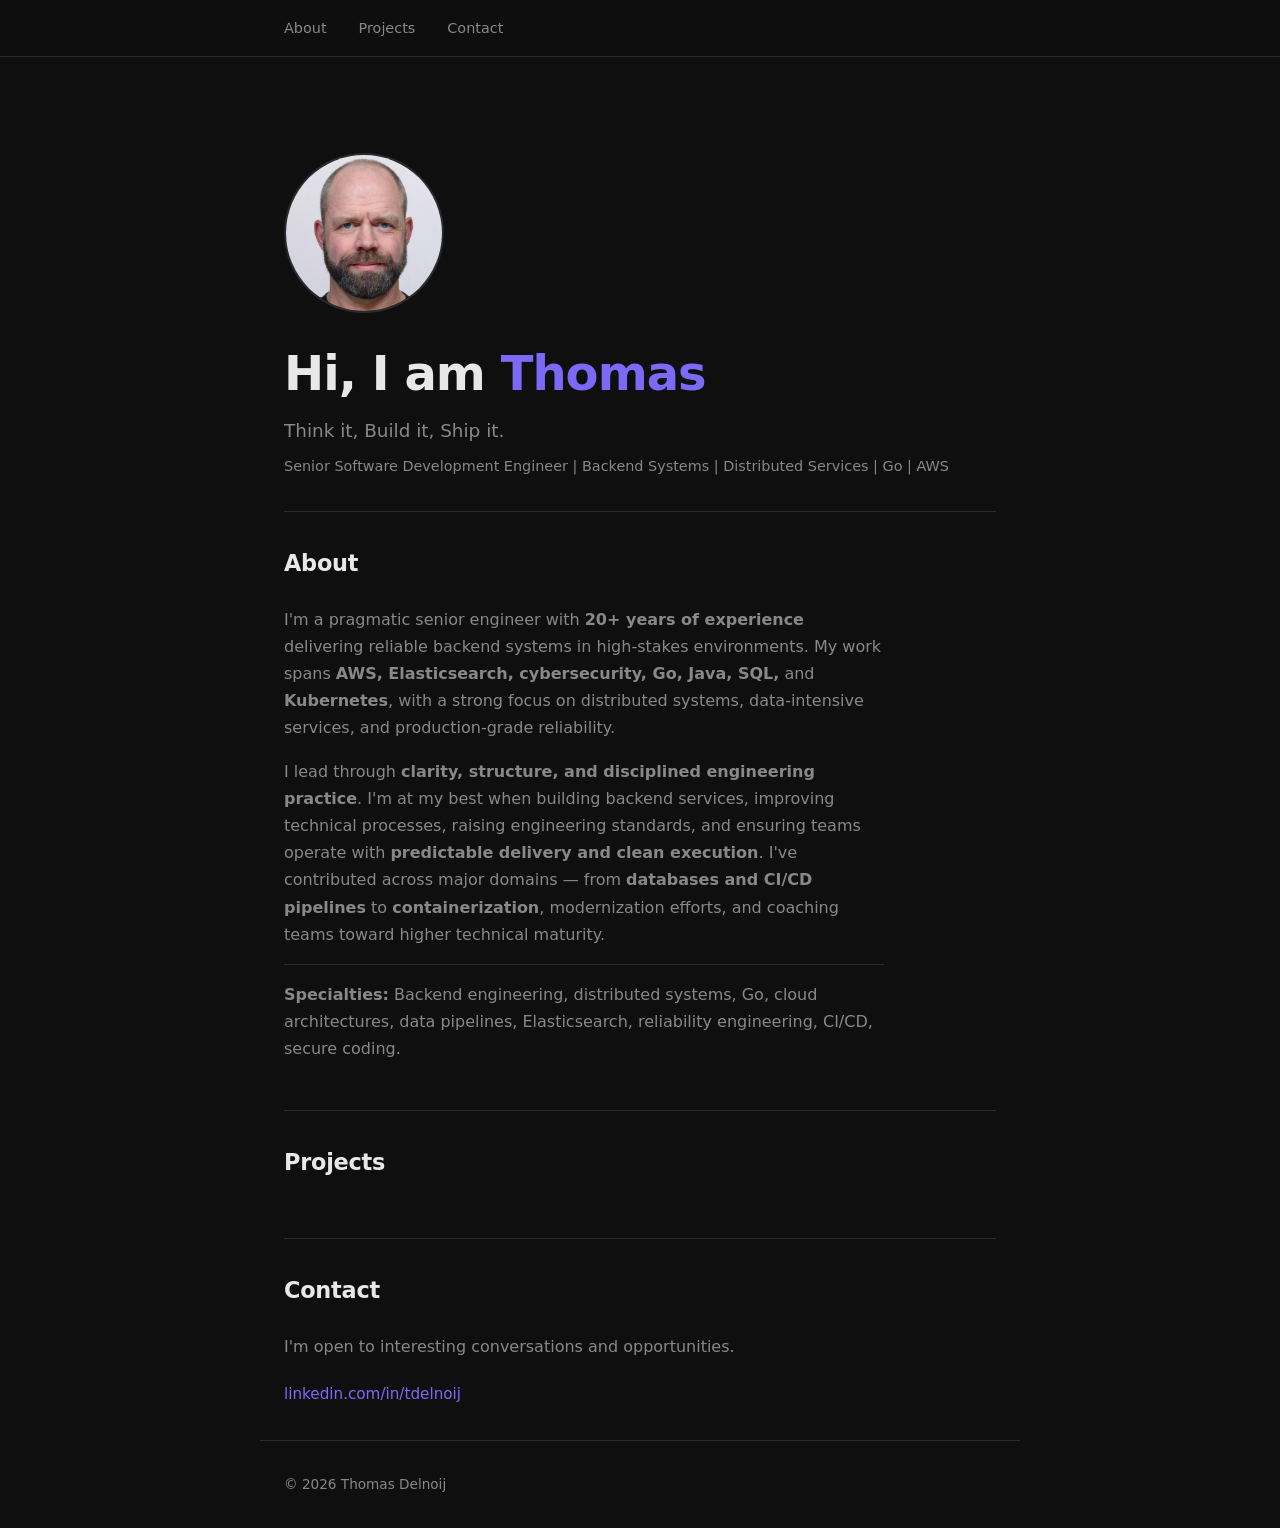
==== index.html @ bdd7c63d "Update site with real content and layout improvements" ====
<!DOCTYPE html>
<html lang="en">
<head>
  <meta charset="UTF-8" />
  <meta name="viewport" content="width=device-width, initial-scale=1.0" />
  <title>Thomas Delnoij</title>
  <link rel="stylesheet" href="css/style.css" />
</head>
<body>

  <header>
    <nav>
      <ul>
        <li><a href="#about">About</a></li>
        <li><a href="#projects">Projects</a></li>
        <li><a href="#contact">Contact</a></li>
      </ul>
    </nav>
  </header>

  <main>

    <section id="hero">
      <img src="img/profile.jpg" alt="Thomas Delnoij" class="profile-pic" />
      <h1>Hi, I am <span class="accent">Thomas</span></h1>
      <p class="tagline">Think it, Build it, Ship it.</p>
      <p class="subtitle">Senior Software Development Engineer | Backend Systems | Distributed Services | Go | AWS</p>
    </section>

    <section id="about">
      <h2>About</h2>
      <p>
        I'm a pragmatic senior engineer with <strong>20+ years of experience</strong> delivering reliable backend systems
        in high-stakes environments. My work spans <strong>AWS, Elasticsearch, cybersecurity, Go, Java, SQL,</strong> and
        <strong>Kubernetes</strong>, with a strong focus on distributed systems, data-intensive services, and production-grade reliability.
      </p>
      <p>
        I lead through <strong>clarity, structure, and disciplined engineering practice</strong>. I'm at my best when building
        backend services, improving technical processes, raising engineering standards, and ensuring teams operate with
        <strong>predictable delivery and clean execution</strong>. I've contributed across major domains — from
        <strong>databases and CI/CD pipelines</strong> to <strong>containerization</strong>, modernization efforts, and
        coaching teams toward higher technical maturity.
      </p>
      <p class="specialties">
        <strong>Specialties:</strong> Backend engineering, distributed systems, Go, cloud architectures, data pipelines,
        Elasticsearch, reliability engineering, CI/CD, secure coding.
      </p>
    </section>

    <section id="projects">
      <h2>Projects</h2>
      <div class="project-grid">

      </div>
    </section>

    <section id="contact">
      <h2>Contact</h2>
      <p>I'm open to interesting conversations and opportunities.</p>
      <ul class="contact-list">
        <li><a href="https://linkedin.com/in/tdelnoij" target="_blank" rel="noopener">linkedin.com/in/tdelnoij</a></li>
      </ul>
    </section>

  </main>

  <footer>
    <p>© <span id="year"></span> Thomas Delnoij</p>
  </footer>

  <script>
    document.getElementById('year').textContent = new Date().getFullYear();
  </script>

</body>
</html>
---- css/style.css ----
/* ── Variables ── */
:root {
  --bg: #0f0f0f;
  --surface: #1a1a1a;
  --border: #2a2a2a;
  --text: #e8e8e8;
  --muted: #888;
  --accent: #7c6af7;
  --accent-hover: #9b8df9;
  --max-width: 760px;
  --font: system-ui, -apple-system, sans-serif;
  --mono: ui-monospace, "Cascadia Code", monospace;
}

/* ── Reset ── */
*, *::before, *::after { box-sizing: border-box; margin: 0; padding: 0; }
html { scroll-behavior: smooth; }

body {
  font-family: var(--font);
  background: var(--bg);
  color: var(--text);
  line-height: 1.7;
  font-size: 1rem;
}

a {
  color: var(--accent);
  text-decoration: none;
}
a:hover { color: var(--accent-hover); text-decoration: underline; }

/* ── Layout ── */
header, main, footer {
  max-width: var(--max-width);
  margin: 0 auto;
  padding: 0 1.5rem;
}

section {
  padding: 2rem 0;
}

section + section {
  border-top: 1px solid var(--border);
}

/* ── Nav ── */
header {
  position: sticky;
  top: 0;
  z-index: 10;
  background: rgba(15, 15, 15, 0.85);
  backdrop-filter: blur(8px);
  border-bottom: 1px solid var(--border);
  max-width: 100%;
}

header > nav {
  max-width: var(--max-width);
  margin: 0 auto;
  padding: 0 1.5rem;
  display: flex;
  align-items: center;
  justify-content: space-between;
  height: 56px;
}

.nav-name {
  font-weight: 600;
  font-size: 0.95rem;
  color: var(--text);
}

nav ul {
  list-style: none;
  display: flex;
  gap: 2rem;
}

nav ul a {
  color: var(--muted);
  font-size: 0.9rem;
  transition: color 0.15s;
}
nav ul a:hover { color: var(--text); text-decoration: none; }

/* ── Hero ── */
#hero {
  padding: 6rem 0 0;
}

.profile-pic {
  width: 160px;
  height: 160px;
  border-radius: 50%;
  object-fit: cover;
  margin-bottom: 1.5rem;
  border: 2px solid var(--border);
}

#hero h1 {
  font-size: clamp(2rem, 5vw, 3rem);
  font-weight: 700;
  letter-spacing: -0.02em;
  line-height: 1.2;
  margin-bottom: 0.75rem;
}

.accent { color: var(--accent); }

.tagline {
  font-size: 1.15rem;
  color: var(--muted);
  margin-bottom: 0.5rem;
}

.subtitle {
  font-size: 0.9rem;
  color: var(--muted);
  margin-bottom: 2rem;
}

.hero-links {
  display: flex;
  gap: 0.75rem;
  flex-wrap: wrap;
}

/* ── Buttons ── */
.btn {
  display: inline-block;
  padding: 0.55rem 1.25rem;
  border-radius: 6px;
  font-size: 0.9rem;
  font-weight: 500;
  background: var(--accent);
  color: #fff;
  transition: background 0.15s;
  text-decoration: none;
}
.btn:hover { background: var(--accent-hover); color: #fff; text-decoration: none; }

.btn-outline {
  background: transparent;
  border: 1px solid var(--border);
  color: var(--text);
}
.btn-outline:hover { border-color: var(--muted); background: var(--surface); color: var(--text); }

/* ── Section headings ── */
h2 {
  font-size: 1.4rem;
  font-weight: 600;
  letter-spacing: -0.01em;
  margin-bottom: 1.5rem;
  color: var(--text);
}

/* ── About ── */

#about p {
  color: var(--muted);
  margin-bottom: 1rem;
  max-width: 600px;
}

#about .specialties {
  font-size: 1rem;
  border-top: 1px solid var(--border);
  padding-top: 1rem;
}

/* ── Projects ── */
.project-grid {
  display: grid;
  grid-template-columns: repeat(auto-fill, minmax(280px, 1fr));
  gap: 1rem;
}

.project-card {
  background: var(--surface);
  border: 1px solid var(--border);
  border-radius: 10px;
  padding: 1.5rem;
  display: flex;
  flex-direction: column;
  gap: 0.6rem;
  transition: border-color 0.15s;
}
.project-card:hover { border-color: var(--muted); }

.project-card h3 {
  font-size: 1rem;
  font-weight: 600;
}

.project-card p {
  font-size: 0.9rem;
  color: var(--muted);
  flex: 1;
}

.tags {
  display: flex;
  flex-wrap: wrap;
  gap: 0.4rem;
}

.tags span {
  font-size: 0.75rem;
  font-family: var(--mono);
  background: var(--bg);
  border: 1px solid var(--border);
  border-radius: 4px;
  padding: 0.15rem 0.5rem;
  color: var(--muted);
}

.project-links a {
  font-size: 0.85rem;
  font-weight: 500;
}

/* ── Contact ── */
#contact p {
  color: var(--muted);
  margin-bottom: 1.25rem;
}

.contact-list {
  list-style: none;
  display: flex;
  flex-direction: column;
  gap: 0.5rem;
}

.contact-list a {
  font-size: 0.95rem;
}

/* ── Footer ── */
footer {
  padding: 2rem 1.5rem;
  border-top: 1px solid var(--border);
  color: var(--muted);
  font-size: 0.85rem;
}

/* ── Responsive ── */
@media (max-width: 600px) {
  nav ul { gap: 1.2rem; }
  .project-grid { grid-template-columns: 1fr; }
}
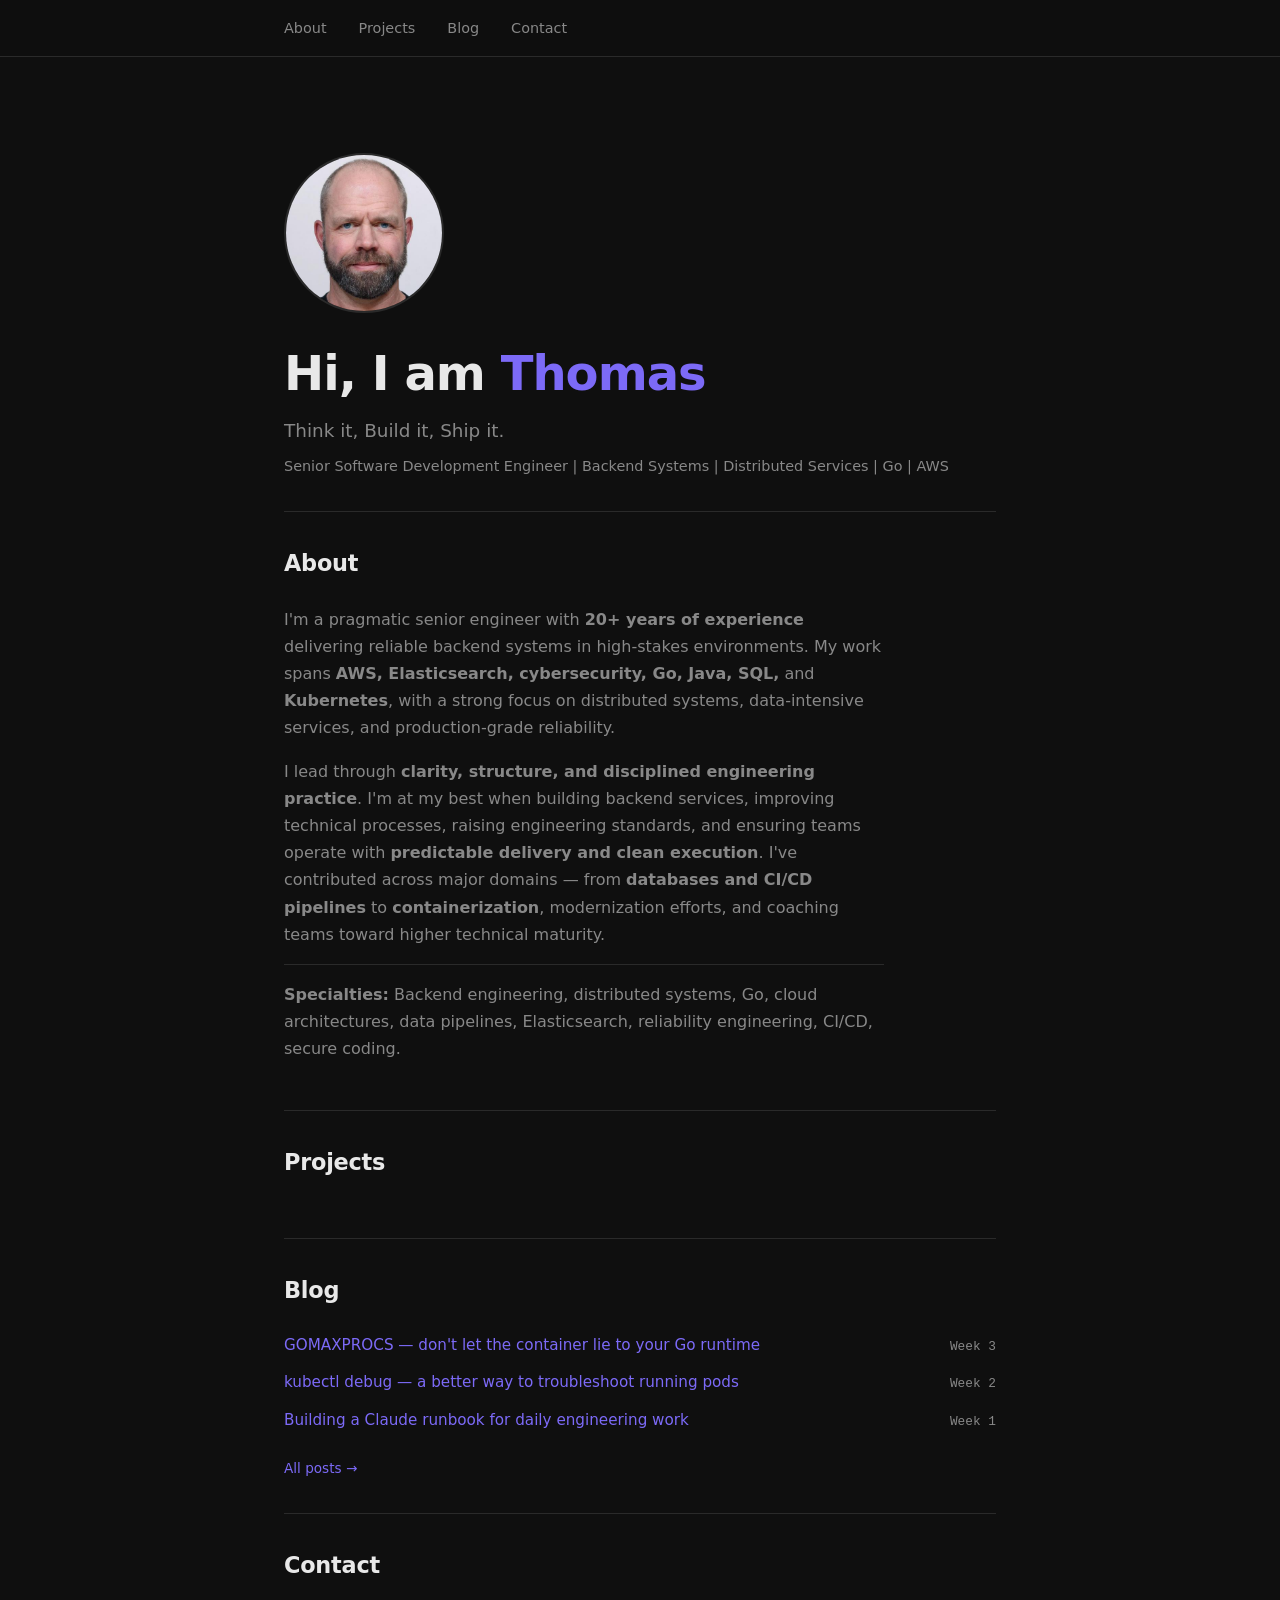
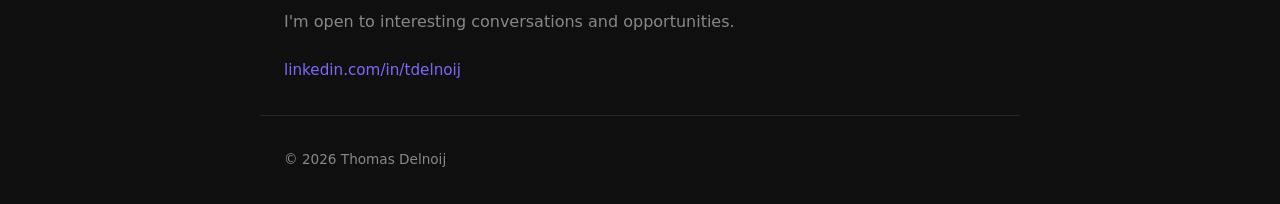
==== commit f370c943: "Add blog section with 3 placeholder posts" ====
--- a/index.html
+++ b/index.html
@@ -13,6 +13,7 @@
       <ul>
         <li><a href="#about">About</a></li>
         <li><a href="#projects">Projects</a></li>
+        <li><a href="#blog">Blog</a></li>
         <li><a href="#contact">Contact</a></li>
       </ul>
     </nav>
@@ -54,6 +55,25 @@
       </div>
     </section>
 
+    <section id="blog">
+      <h2>Blog</h2>
+      <ul class="blog-list">
+        <li>
+          <a href="blog/week-3-gomaxprocs.html">GOMAXPROCS — don't let the container lie to your Go runtime</a>
+          <span class="blog-date">Week 3</span>
+        </li>
+        <li>
+          <a href="blog/week-2-kubectl-debug.html">kubectl debug — a better way to troubleshoot running pods</a>
+          <span class="blog-date">Week 2</span>
+        </li>
+        <li>
+          <a href="blog/week-1-claude-runbook.html">Building a Claude runbook for daily engineering work</a>
+          <span class="blog-date">Week 1</span>
+        </li>
+      </ul>
+      <a href="blog/" class="blog-all">All posts →</a>
+    </section>
+
     <section id="contact">
       <h2>Contact</h2>
       <p>I'm open to interesting conversations and opportunities.</p>
--- a/css/style.css
+++ b/css/style.css
@@ -222,6 +222,38 @@
   font-weight: 500;
 }
 
+/* ── Blog ── */
+.blog-list {
+  list-style: none;
+  display: flex;
+  flex-direction: column;
+  gap: 0.75rem;
+  margin-bottom: 1.25rem;
+}
+
+.blog-list li {
+  display: flex;
+  justify-content: space-between;
+  align-items: baseline;
+  gap: 1rem;
+}
+
+.blog-list a {
+  font-size: 0.95rem;
+}
+
+.blog-date {
+  font-size: 0.8rem;
+  color: var(--muted);
+  white-space: nowrap;
+  font-family: var(--mono);
+}
+
+.blog-all {
+  font-size: 0.85rem;
+  font-weight: 500;
+}
+
 /* ── Contact ── */
 #contact p {
   color: var(--muted);
@@ -237,6 +269,73 @@
 
 .contact-list a {
   font-size: 0.95rem;
+}
+
+/* ── Post ── */
+.post {
+  max-width: 680px;
+}
+
+.post-header {
+  padding: 4rem 0 2rem;
+  border-bottom: 1px solid var(--border);
+  margin-bottom: 2rem;
+}
+
+.post-meta {
+  font-size: 0.85rem;
+  font-family: var(--mono);
+  color: var(--muted);
+  margin-bottom: 0.75rem;
+}
+
+.post-header h1 {
+  font-size: clamp(1.5rem, 4vw, 2rem);
+  font-weight: 700;
+  letter-spacing: -0.02em;
+  line-height: 1.3;
+}
+
+.post-body p, .post-body li {
+  color: var(--muted);
+  margin-bottom: 1rem;
+  max-width: 640px;
+  line-height: 1.8;
+}
+
+.post-body h2 {
+  margin-top: 2rem;
+}
+
+.post-body pre {
+  background: var(--surface);
+  border: 1px solid var(--border);
+  border-radius: 6px;
+  padding: 1rem;
+  overflow-x: auto;
+  font-family: var(--mono);
+  font-size: 0.85rem;
+  margin-bottom: 1rem;
+}
+
+.post-body code {
+  font-family: var(--mono);
+  font-size: 0.875em;
+  background: var(--surface);
+  padding: 0.15em 0.35em;
+  border-radius: 3px;
+}
+
+.post-body pre code {
+  background: none;
+  padding: 0;
+}
+
+.post-footer {
+  margin-top: 3rem;
+  padding-top: 1.5rem;
+  border-top: 1px solid var(--border);
+  font-size: 0.9rem;
 }
 
 /* ── Footer ── */
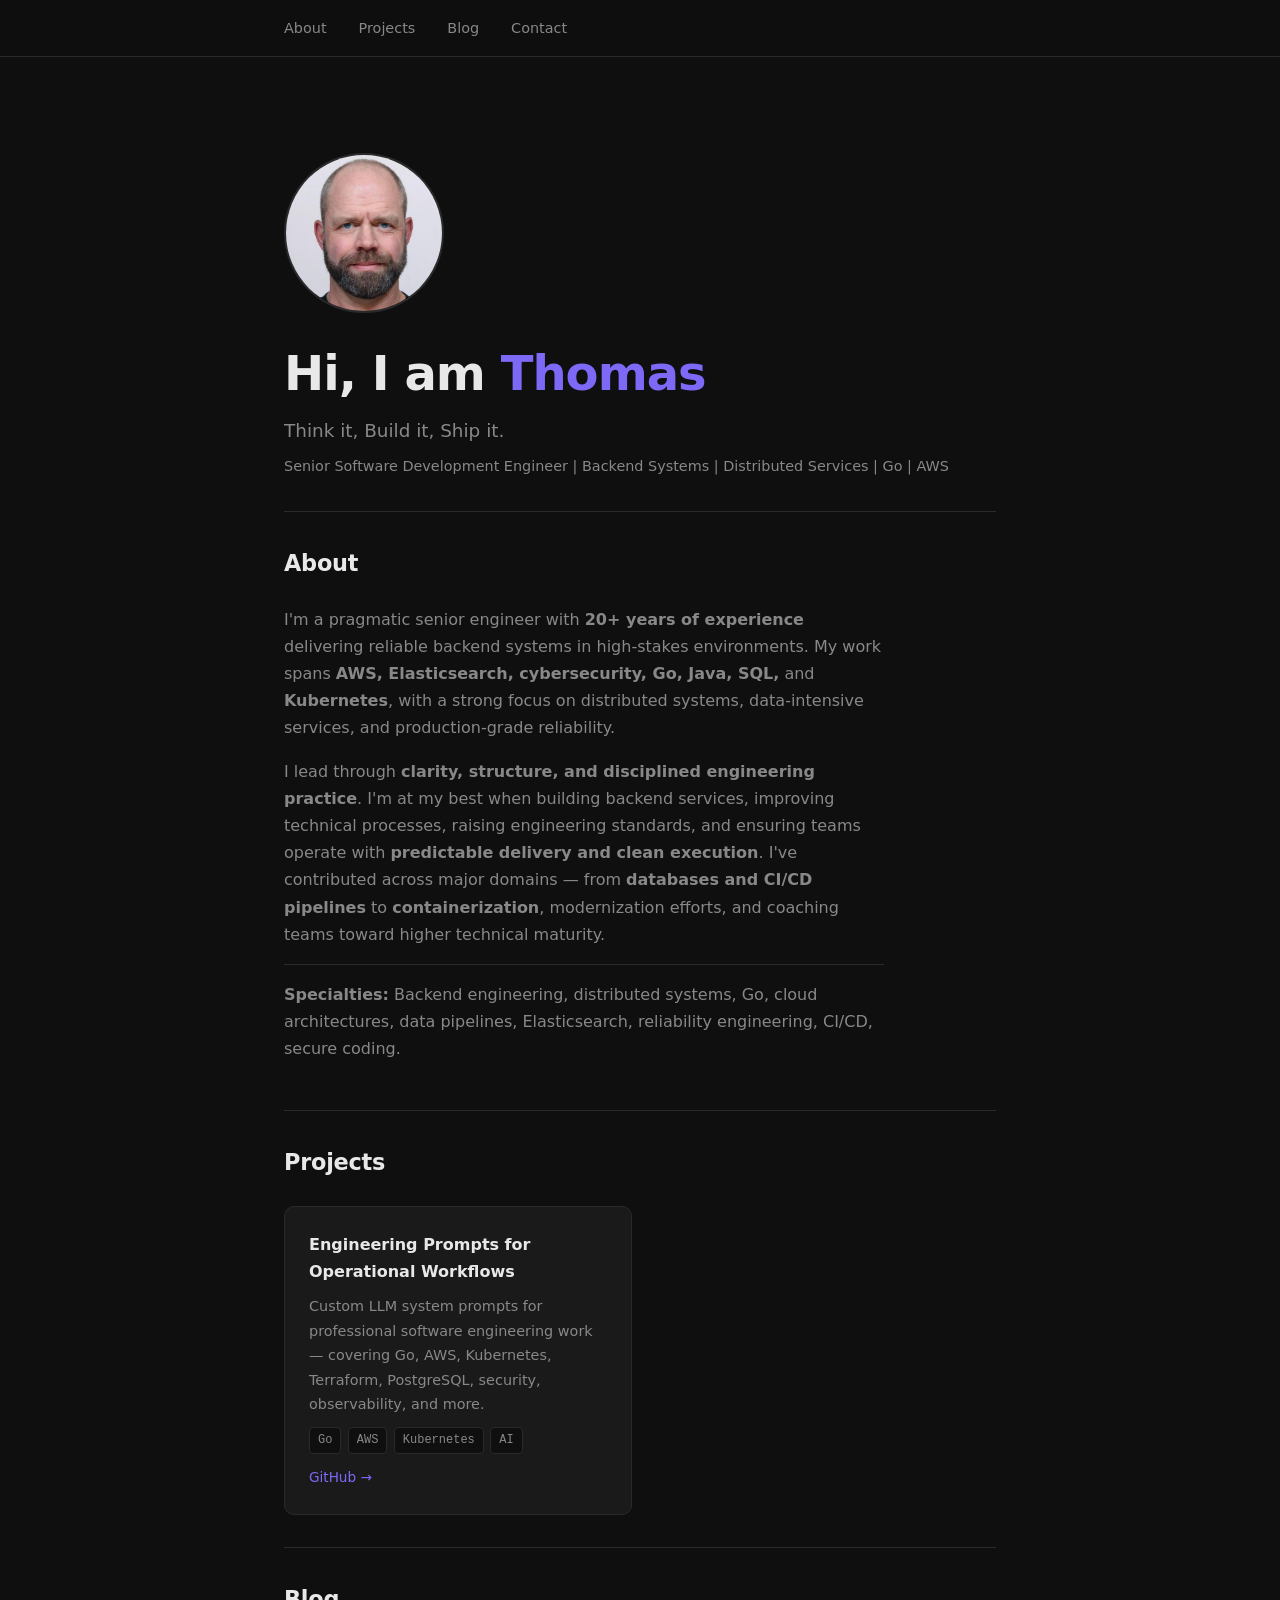
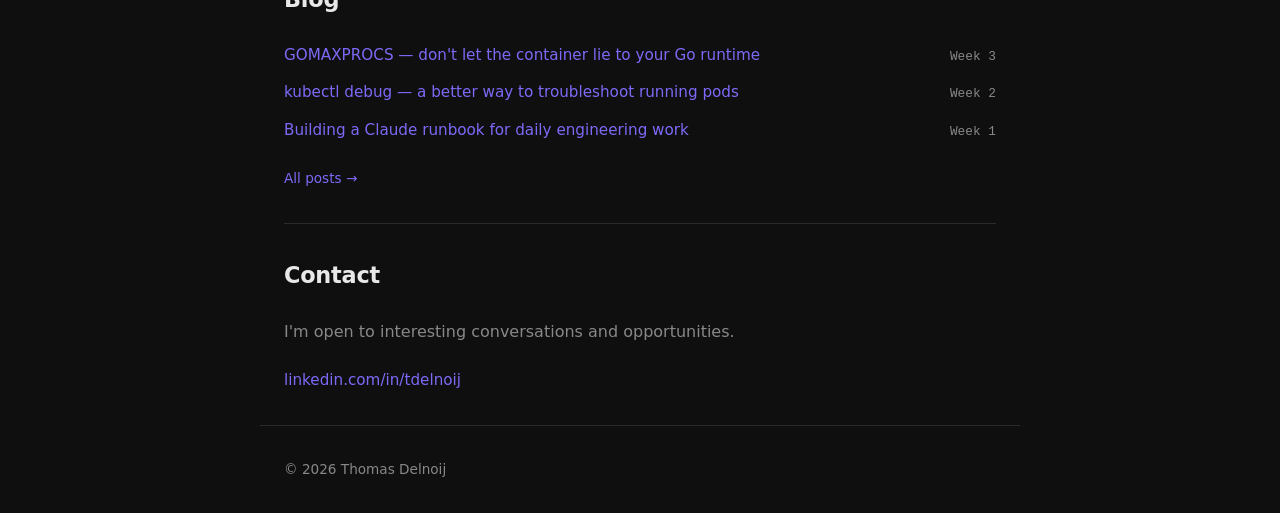
==== commit 7d88f45a: "Add prompts project card to projects section" ====
--- a/index.html
+++ b/index.html
@@ -52,6 +52,20 @@
       <h2>Projects</h2>
       <div class="project-grid">
 
+        <article class="project-card">
+          <h3>Engineering Prompts for Operational Workflows</h3>
+          <p>Custom LLM system prompts for professional software engineering work — covering Go, AWS, Kubernetes, Terraform, PostgreSQL, security, observability, and more.</p>
+          <div class="tags">
+            <span>Go</span>
+            <span>AWS</span>
+            <span>Kubernetes</span>
+            <span>AI</span>
+          </div>
+          <div class="project-links">
+            <a href="https://github.com/mvcatsifma/prompts" target="_blank" rel="noopener">GitHub →</a>
+          </div>
+        </article>
+
       </div>
     </section>
 
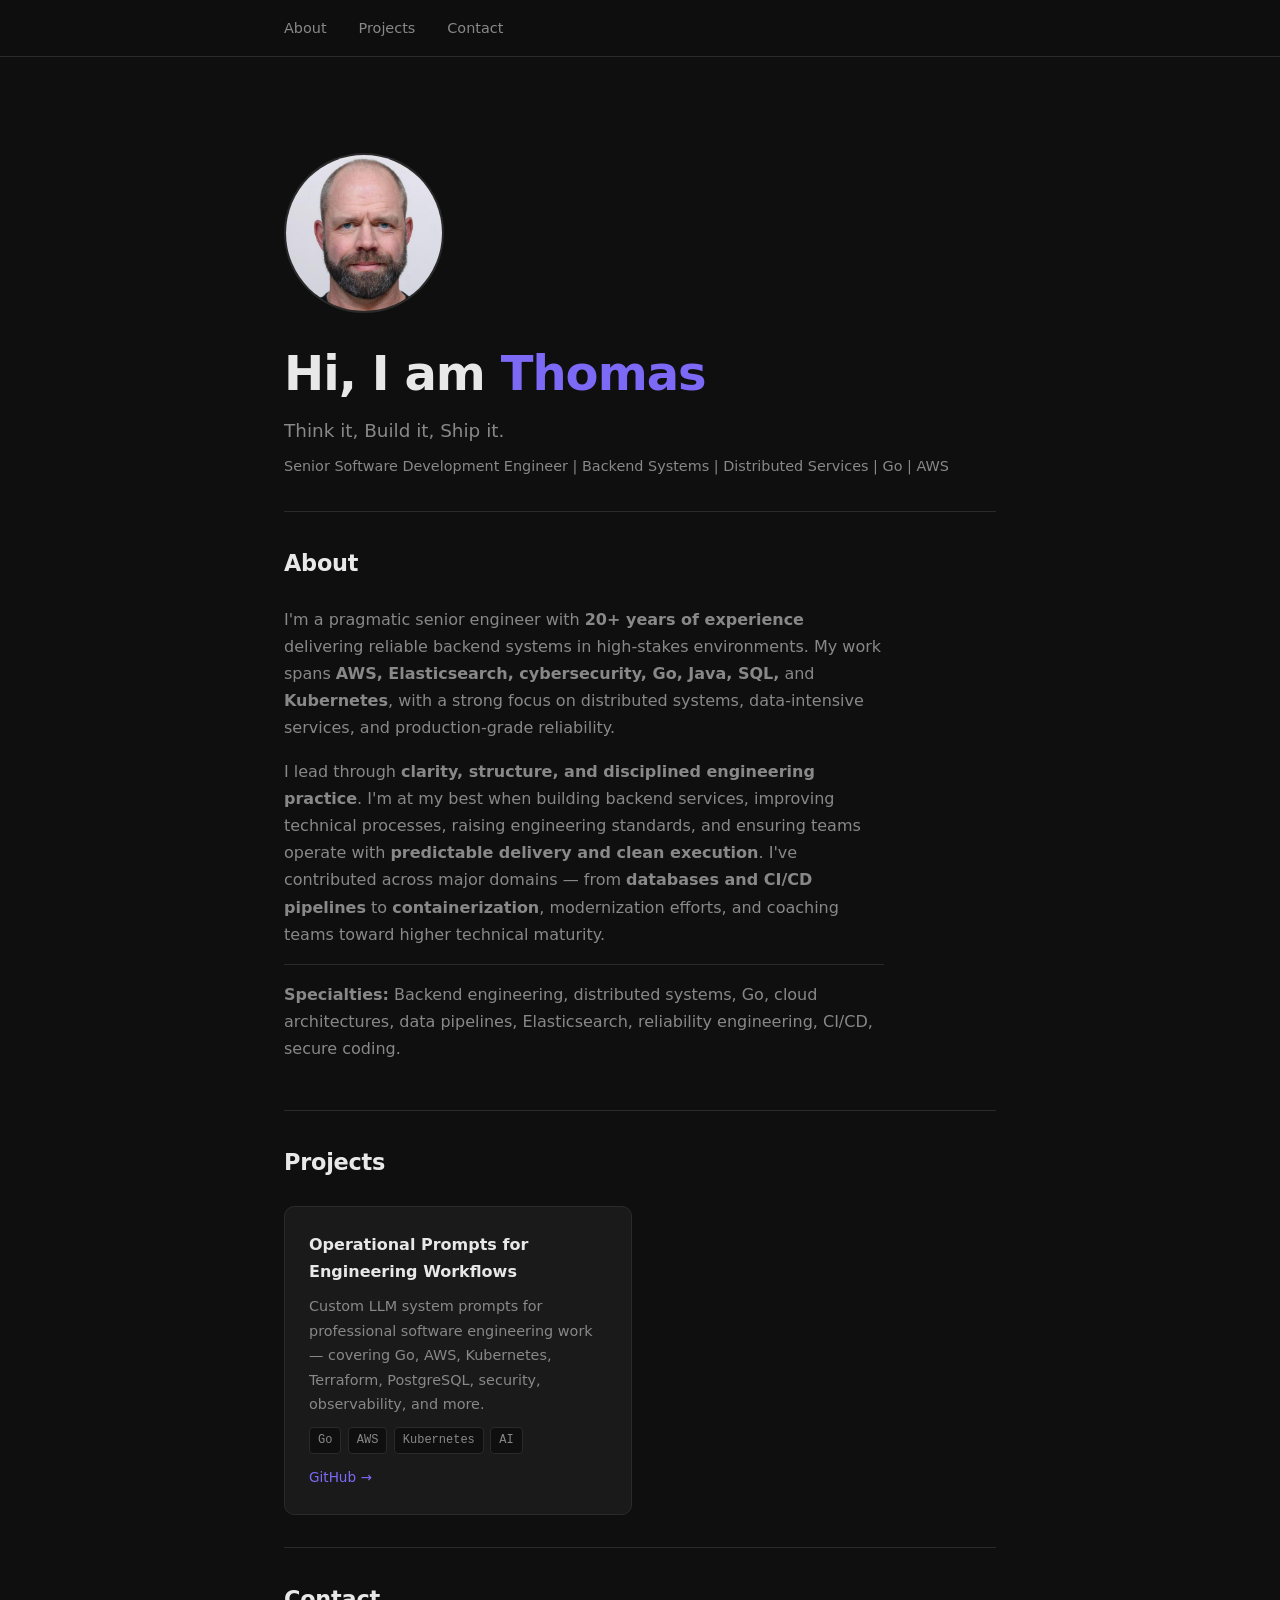
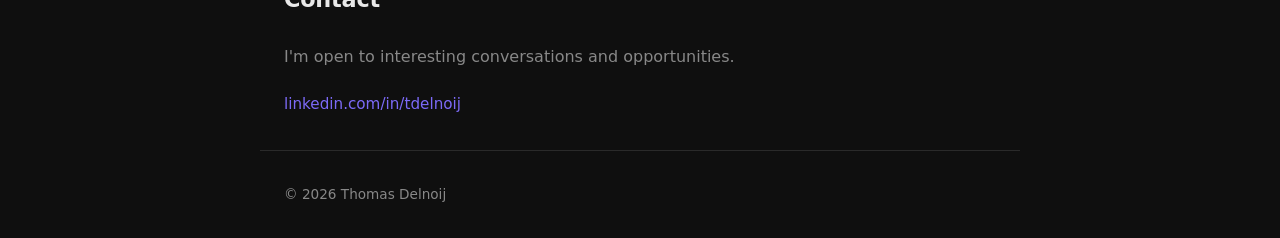
==== commit 493e6a10: "Hide blog section; rename prompts project card" ====
--- a/index.html
+++ b/index.html
@@ -13,8 +13,7 @@
       <ul>
         <li><a href="#about">About</a></li>
         <li><a href="#projects">Projects</a></li>
-        <li><a href="#blog">Blog</a></li>
-        <li><a href="#contact">Contact</a></li>
+<li><a href="#contact">Contact</a></li>
       </ul>
     </nav>
   </header>
@@ -53,7 +52,7 @@
       <div class="project-grid">
 
         <article class="project-card">
-          <h3>Engineering Prompts for Operational Workflows</h3>
+          <h3>Operational Prompts for Engineering Workflows</h3>
           <p>Custom LLM system prompts for professional software engineering work — covering Go, AWS, Kubernetes, Terraform, PostgreSQL, security, observability, and more.</p>
           <div class="tags">
             <span>Go</span>
@@ -69,7 +68,7 @@
       </div>
     </section>
 
-    <section id="blog">
+    <section id="blog" style="display:none">
       <h2>Blog</h2>
       <ul class="blog-list">
         <li>
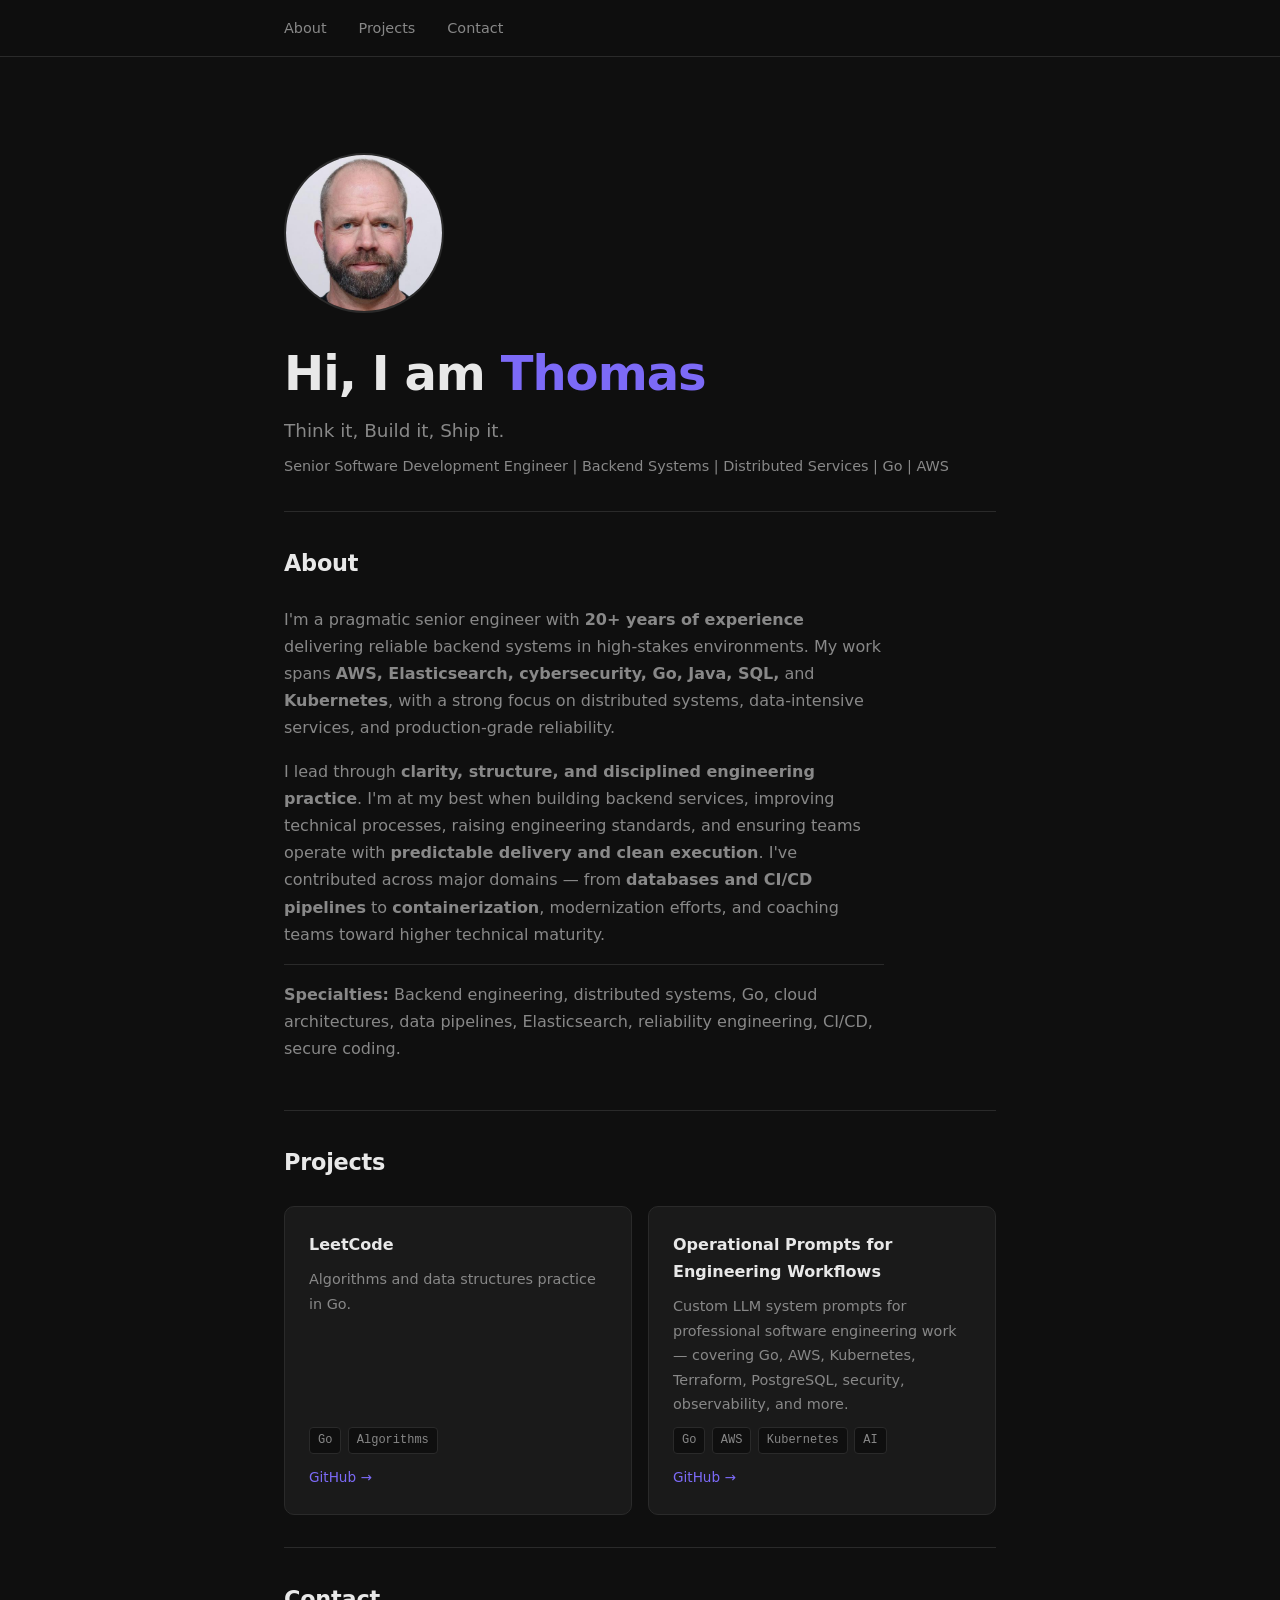
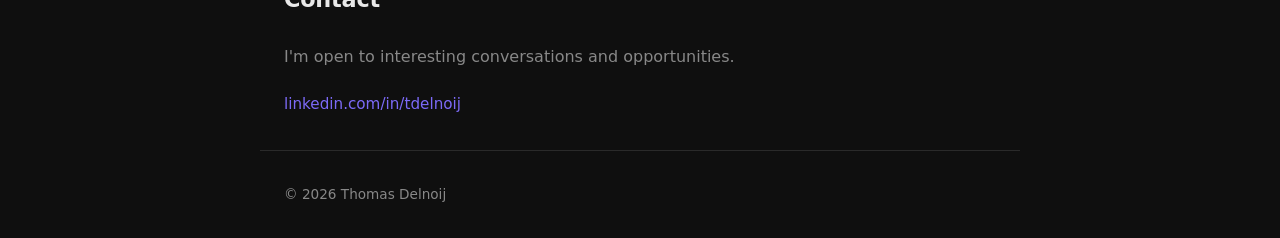
==== commit ce2d0eca: "Add LeetCode project card; fix repo URL" ====
--- a/index.html
+++ b/index.html
@@ -50,6 +50,18 @@
     <section id="projects">
       <h2>Projects</h2>
       <div class="project-grid">
+
+        <article class="project-card">
+          <h3>LeetCode</h3>
+          <p>Algorithms and data structures practice in Go.</p>
+          <div class="tags">
+            <span>Go</span>
+            <span>Algorithms</span>
+          </div>
+          <div class="project-links">
+            <a href="https://github.com/mvcatsifma/ads" target="_blank" rel="noopener">GitHub →</a>
+          </div>
+        </article>
 
         <article class="project-card">
           <h3>Operational Prompts for Engineering Workflows</h3>
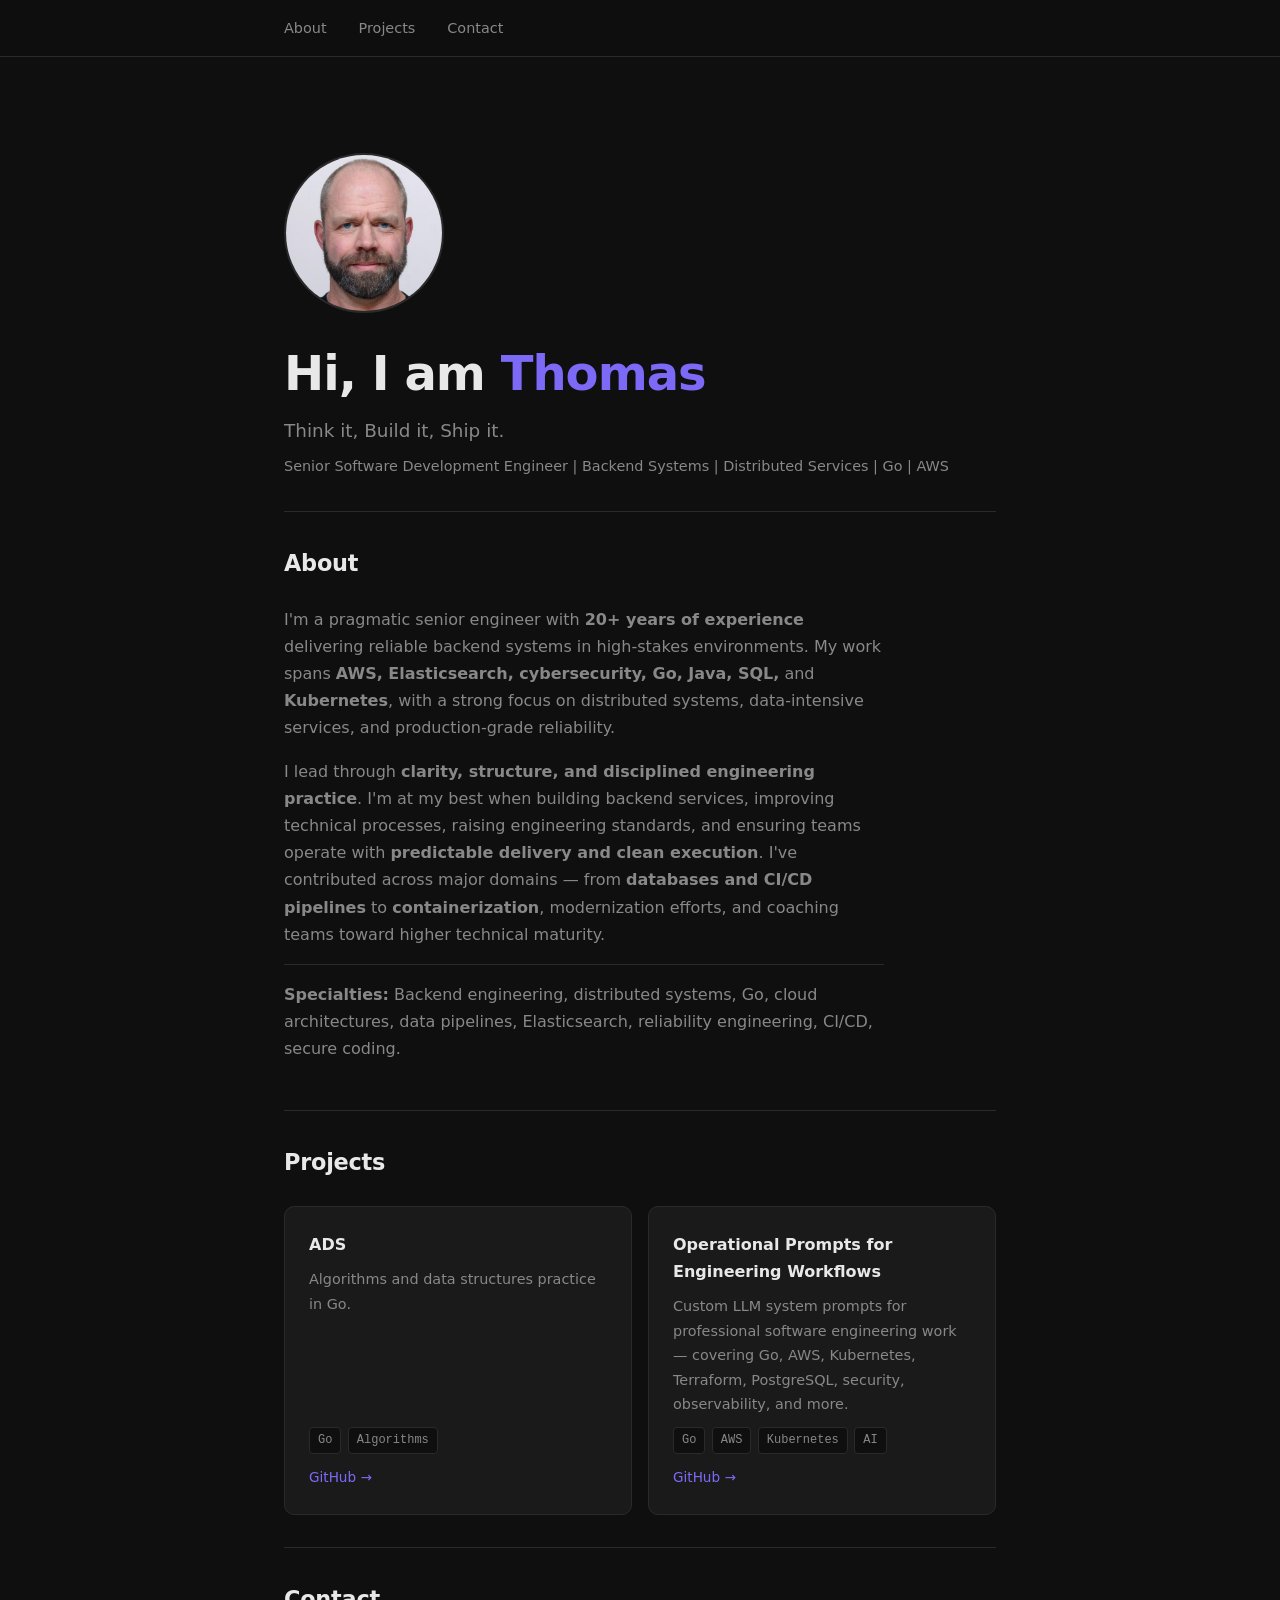
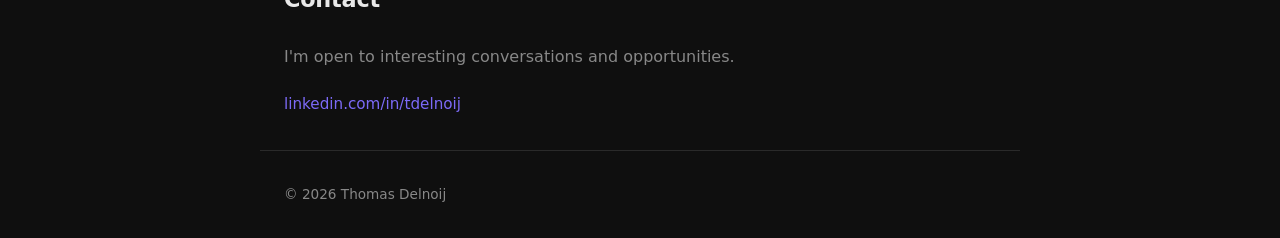
==== commit 923b727f: "Rename LeetCode project card to ADS" ====
--- a/index.html
+++ b/index.html
@@ -52,7 +52,7 @@
       <div class="project-grid">
 
         <article class="project-card">
-          <h3>LeetCode</h3>
+          <h3>ADS</h3>
           <p>Algorithms and data structures practice in Go.</p>
           <div class="tags">
             <span>Go</span>
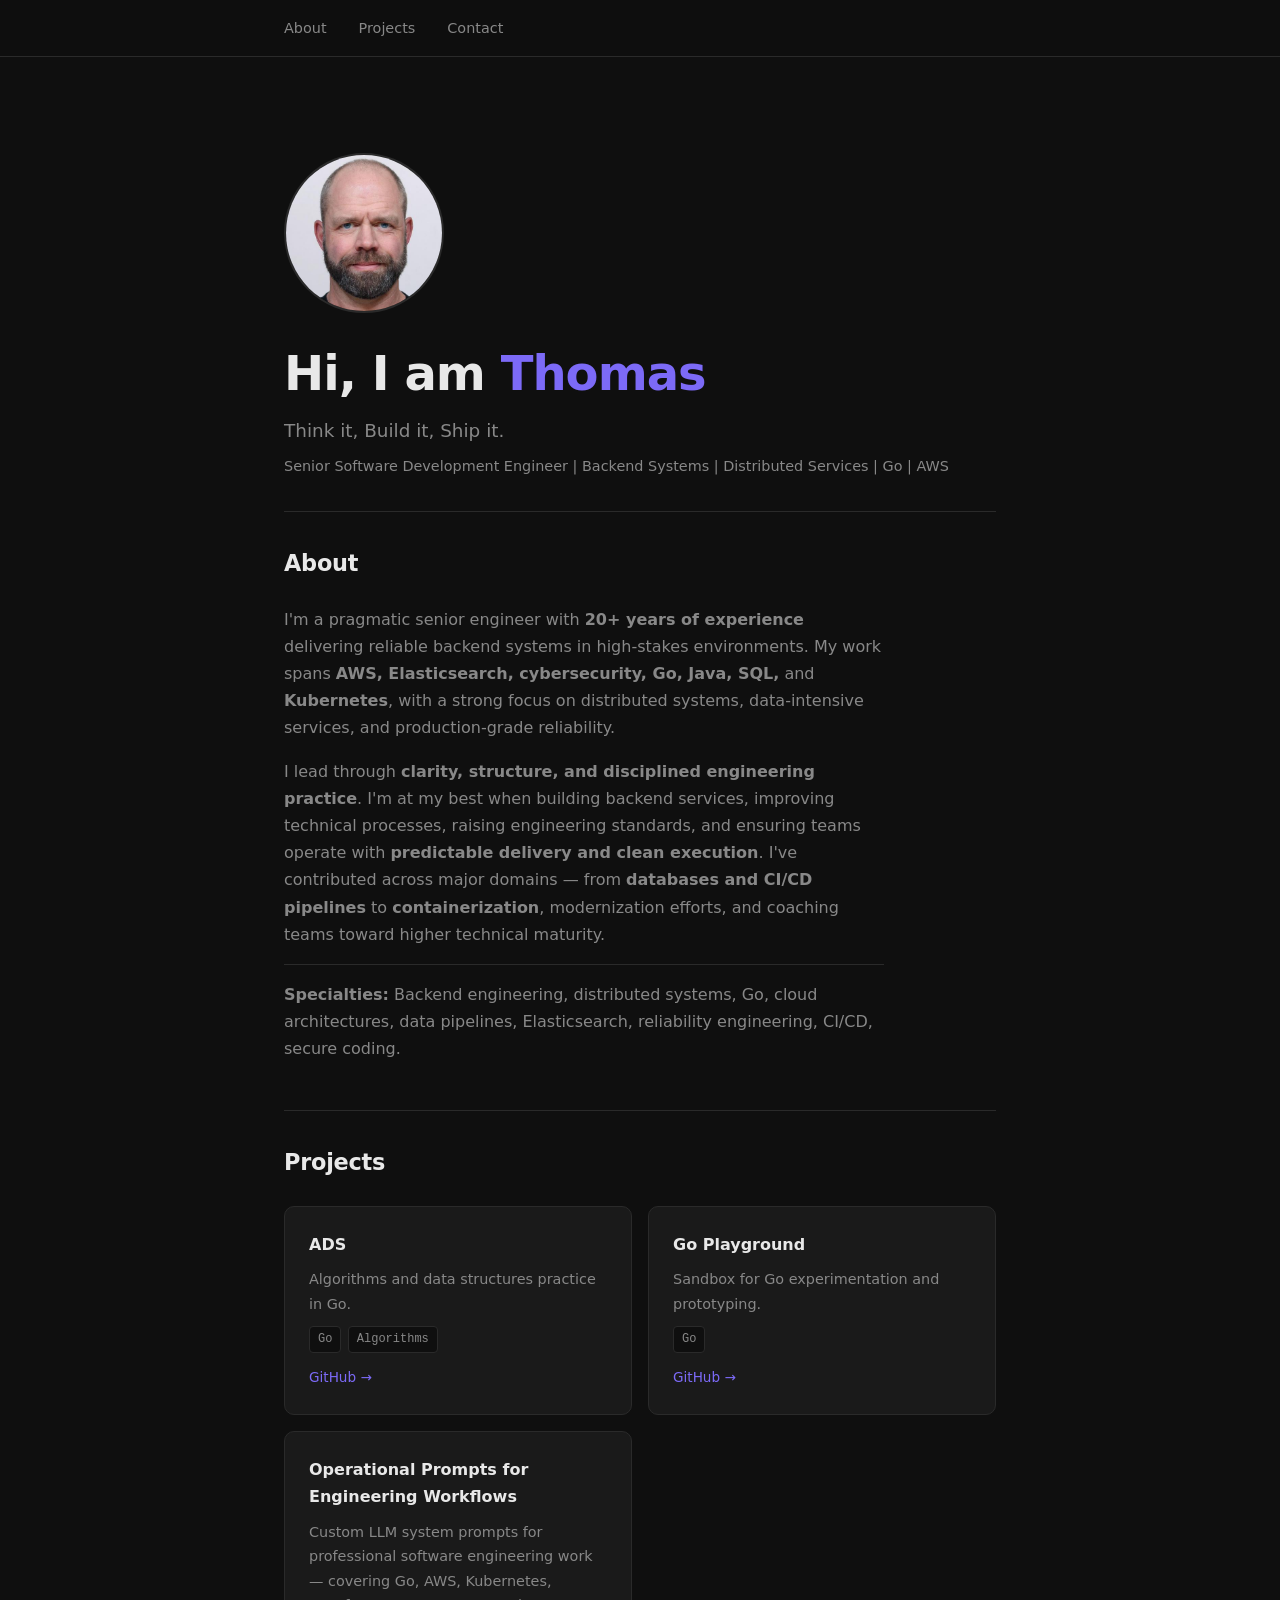
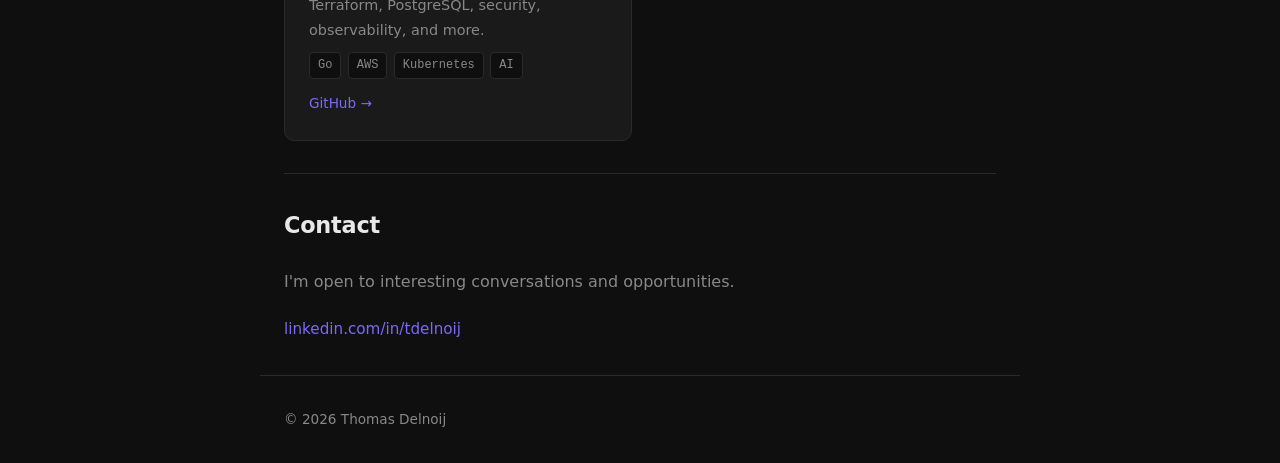
==== commit 58af22e9: "Add go-playground project card" ====
--- a/index.html
+++ b/index.html
@@ -64,6 +64,17 @@
         </article>
 
         <article class="project-card">
+          <h3>Go Playground</h3>
+          <p>Sandbox for Go experimentation and prototyping.</p>
+          <div class="tags">
+            <span>Go</span>
+          </div>
+          <div class="project-links">
+            <a href="https://github.com/mvcatsifma/go-playground" target="_blank" rel="noopener">GitHub →</a>
+          </div>
+        </article>
+
+        <article class="project-card">
           <h3>Operational Prompts for Engineering Workflows</h3>
           <p>Custom LLM system prompts for professional software engineering work — covering Go, AWS, Kubernetes, Terraform, PostgreSQL, security, observability, and more.</p>
           <div class="tags">
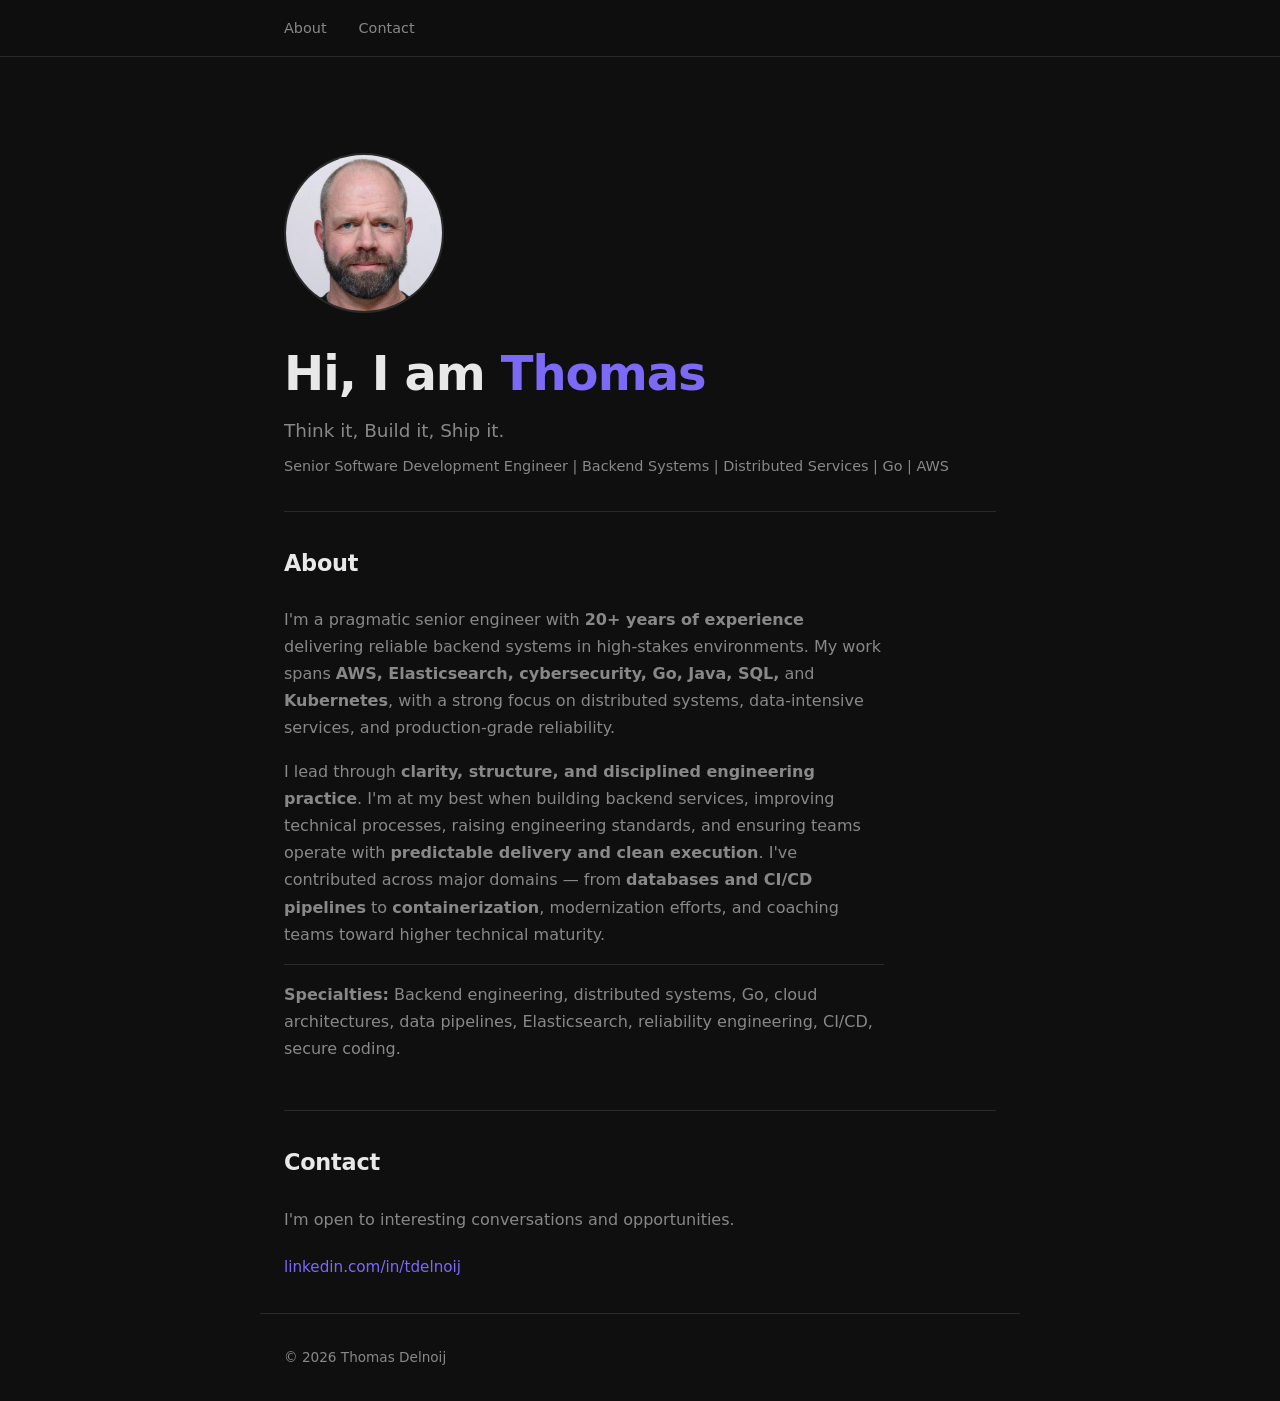
==== commit 77c25ab2: "Comment out projects section Claude-Session: https://claude.ai/code/session_01EhtUbT1uLb5k7HJkhba3Yg" ====
--- a/index.html
+++ b/index.html
@@ -12,7 +12,7 @@
     <nav>
       <ul>
         <li><a href="#about">About</a></li>
-        <li><a href="#projects">Projects</a></li>
+        <!-- <li><a href="#projects">Projects</a></li> -->
 <li><a href="#contact">Contact</a></li>
       </ul>
     </nav>
@@ -47,6 +47,7 @@
       </p>
     </section>
 
+    <!--
     <section id="projects">
       <h2>Projects</h2>
       <div class="project-grid">
@@ -90,6 +91,7 @@
 
       </div>
     </section>
+    -->
 
     <section id="blog" style="display:none">
       <h2>Blog</h2>
